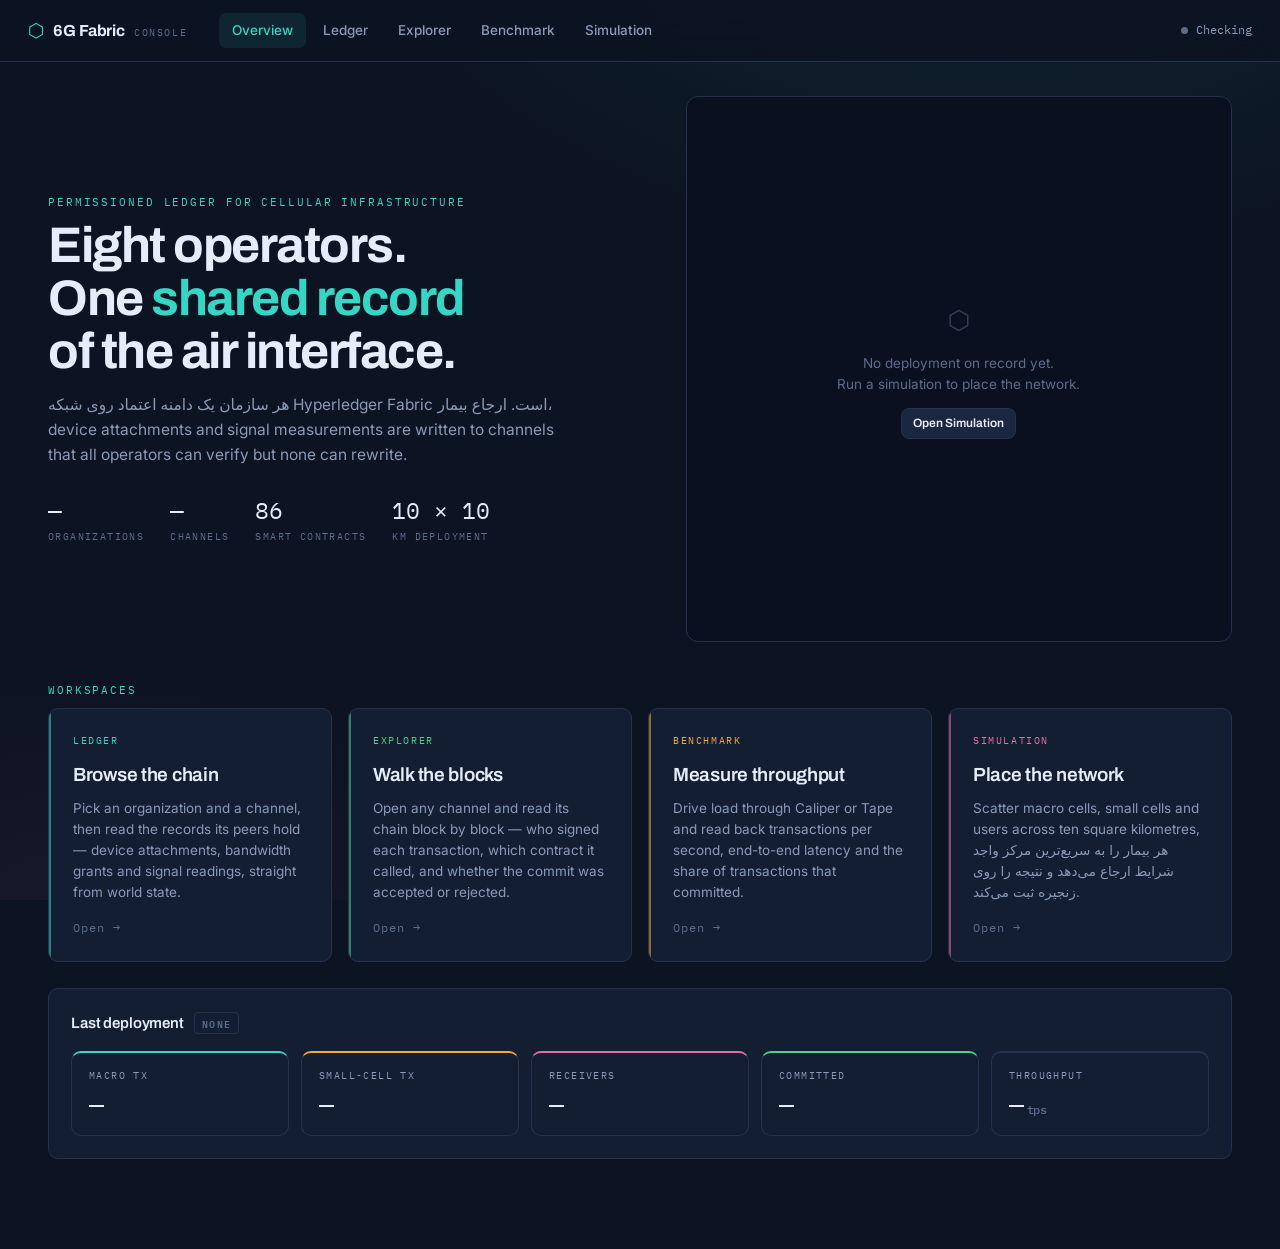
==== public/index.html @ ffc7515c "Create index.html" ====
<!DOCTYPE html>
<html lang="en">
<head>
<meta charset="UTF-8">
<meta name="viewport" content="width=device-width, initial-scale=1.0">
<title>6G Fabric Console</title>
<link rel="stylesheet" href="styles.css">
</head>
<body>

<header class="topbar">
  <a class="wordmark" href="index.html"><span class="glyph">⬡</span> 6G Fabric <span class="sub">Console</span></a>
  <nav class="nav">
    <a href="index.html" aria-current="page">Overview</a>
    <a href="dashboard.html">Ledger</a>
    <a href="explorer.html">Explorer</a>
    <a href="test.html">Benchmark</a>
    <a href="scenario.html">Simulation</a>
  </nav>
  <div class="health"><span class="dot" id="healthDot"></span><span id="healthText">Checking</span></div>
</header>

<main class="shell">

  <section class="hero">
    <div>
      <div class="eyebrow">Permissioned ledger for cellular infrastructure</div>
      <h1>Eight operators.<br>One <em>shared record</em><br>of the air interface.</h1>
      <p>هر سازمان یک دامنه اعتماد روی شبکه Hyperledger Fabric است. ارجاع بیمار،
         device attachments and signal measurements are written to channels that all operators can
         verify but none can rewrite.</p>
      <div class="hero-stats">
        <div class="hero-stat"><div class="n" id="statOrgs">—</div><div class="l">Organizations</div></div>
        <div class="hero-stat"><div class="n" id="statChannels">—</div><div class="l">Channels</div></div>
        <div class="hero-stat"><div class="n">86</div><div class="l">Smart contracts</div></div>
        <div class="hero-stat"><div class="n">10 × 10</div><div class="l">km deployment</div></div>
      </div>
    </div>

    <div class="hero-map" id="heroStage">
      <canvas></canvas>
      <svg xmlns="http://www.w3.org/2000/svg"></svg>
      <div class="empty-state" id="heroEmpty">
        <div style="font-size:26px;opacity:.5">⬡</div>
        <div>No deployment on record yet.<br>Run a simulation to place the network.</div>
        <a class="btn small" href="scenario.html">Open Simulation</a>
      </div>
    </div>
  </section>

  <div class="eyebrow">Workspaces</div>
  <div class="cards">

    <a class="card" href="dashboard.html" style="--accent:var(--trace)">
      <div class="idx">Ledger</div>
      <h3>Browse the chain</h3>
      <p>Pick an organization and a channel, then read the records its peers hold —
         device attachments, bandwidth grants and signal readings, straight from world state.</p>
      <div class="go">Open →</div>
    </a>

    <a class="card" href="explorer.html" style="--accent:var(--ok)">
      <div class="idx">Explorer</div>
      <h3>Walk the blocks</h3>
      <p>Open any channel and read its chain block by block — who signed each transaction,
         which contract it called, and whether the commit was accepted or rejected.</p>
      <div class="go">Open →</div>
    </a>

    <a class="card" href="test.html" style="--accent:var(--signal)">
      <div class="idx">Benchmark</div>
      <h3>Measure throughput</h3>
      <p>Drive load through Caliper or Tape and read back transactions per second,
         end-to-end latency and the share of transactions that committed.</p>
      <div class="go">Open →</div>
    </a>

    <a class="card" href="scenario.html" style="--accent:var(--rx)">
      <div class="idx">Simulation</div>
      <h3>Place the network</h3>
      <p>Scatter macro cells, small cells and users across ten square kilometres,
         هر بیمار را به سریع‌ترین مرکز واجد شرایط ارجاع می‌دهد و نتیجه را روی زنجیره ثبت می‌کند.</p>
      <div class="go">Open →</div>
    </a>

  </div>

  <div class="panel" style="margin-top:26px">
    <div class="panel-title">Last deployment <span class="tag" id="lastTag">none</span></div>
    <div class="readouts" style="margin-bottom:0">
      <div class="readout accent-trace"><div class="k">Macro TX</div><div class="v" id="sumMacro">—</div></div>
      <div class="readout accent-signal"><div class="k">Small-cell TX</div><div class="v" id="sumIot">—</div></div>
      <div class="readout accent-rx"><div class="k">Receivers</div><div class="v" id="sumUsers">—</div></div>
      <div class="readout accent-ok"><div class="k">Committed</div><div class="v" id="sumOk">—</div></div>
      <div class="readout"><div class="k">Throughput</div><div class="v" id="sumTps">—<span class="u">tps</span></div></div>
    </div>
  </div>

</main>

<script src="catchment-map.js"></script>
<script src="home.js"></script>
</body>
</html>
---- public/styles.css ----
/* ═══════════════════════════════════════════════════════════════
   6G Fabric Console — design system
   Field: deep navy (a night coverage map), not black.
   Accents encode entity class: teal = macro TX, amber = small-cell TX,
   magenta = RX. Numbers are set in mono because they are measurements.
   ═══════════════════════════════════════════════════════════════ */

@import url('https://fonts.googleapis.com/css2?family=Archivo:wght@500;600;700&family=Inter:wght@400;500&family=IBM+Plex+Mono:wght@400;500&display=swap');

:root {
  --field:    #0C1322;
  --panel:    #141E33;
  --panel-2:  #1B2740;
  --line:     #24314F;
  --line-soft:#1C2942;
  --ink:      #E6EDFA;
  --ink-dim:  #8A9AB8;
  --ink-faint:#5C6C8C;

  --trace:    #35D6C4;   /* macro transmitter / primary action */
  --signal:   #F2A93B;   /* small-cell transmitter */
  --rx:       #E36FA8;   /* receiver */
  --ok:       #4FD08A;
  --fail:     #F2596A;

  --font-display: 'Archivo', system-ui, -apple-system, sans-serif;
  --font-body:    'Inter', system-ui, -apple-system, sans-serif;
  --font-mono:    'IBM Plex Mono', ui-monospace, 'SF Mono', Menlo, monospace;

  --r: 10px;
  --pad: 22px;
}

* { margin: 0; padding: 0; box-sizing: border-box; }

html { scroll-behavior: smooth; }

body {
  background: var(--field);
  background-image:
    radial-gradient(1100px 620px at 78% -12%, rgba(53,214,196,.09), transparent 62%),
    radial-gradient(760px 520px at 8% 108%, rgba(227,111,168,.07), transparent 60%);
  background-attachment: fixed;
  color: var(--ink);
  font-family: var(--font-body);
  font-size: 15px;
  line-height: 1.6;
  min-height: 100vh;
  -webkit-font-smoothing: antialiased;
}

/* ── Top bar ───────────────────────────────────────────────── */
.topbar {
  position: sticky; top: 0; z-index: 60;
  display: flex; align-items: center; gap: 28px;
  padding: 0 28px; height: 62px;
  background: rgba(12,19,34,.86);
  backdrop-filter: blur(14px);
  border-bottom: 1px solid var(--line);
}
.wordmark {
  display: flex; align-items: baseline; gap: 9px;
  font-family: var(--font-display); font-weight: 700;
  font-size: 16px; letter-spacing: -.01em; color: var(--ink);
  text-decoration: none; white-space: nowrap;
}
.wordmark .glyph {
  color: var(--trace); font-size: 19px; line-height: 1;
  transform: translateY(1px);
}
.wordmark .sub {
  font-family: var(--font-mono); font-size: 10px; font-weight: 400;
  color: var(--ink-faint); letter-spacing: .16em; text-transform: uppercase;
}
.nav { display: flex; gap: 4px; margin-left: 4px; flex: 1; }
.nav a {
  font-size: 13.5px; font-weight: 500; color: var(--ink-dim);
  text-decoration: none; padding: 7px 13px; border-radius: 7px;
  transition: color .15s, background .15s;
}
.nav a:hover { color: var(--ink); background: var(--panel-2); }
.nav a[aria-current="page"] { color: var(--trace); background: rgba(53,214,196,.10); }

.health { display: flex; align-items: center; gap: 8px; font-family: var(--font-mono); font-size: 11.5px; color: var(--ink-dim); }
.dot { width: 7px; height: 7px; border-radius: 50%; background: var(--ink-faint); flex: none; }
.dot.online { background: var(--ok); box-shadow: 0 0 0 3px rgba(79,208,138,.16); }
.dot.offline { background: var(--fail); box-shadow: 0 0 0 3px rgba(242,89,106,.16); }

/* ── Shell ─────────────────────────────────────────────────── */
.shell { max-width: 1240px; margin: 0 auto; padding: 34px 28px 72px; }
.page-head { margin-bottom: 26px; }
.eyebrow {
  font-family: var(--font-mono); font-size: 10.5px; letter-spacing: .18em;
  text-transform: uppercase; color: var(--trace); margin-bottom: 9px;
}
.page-head h1 {
  font-family: var(--font-display); font-weight: 700;
  font-size: clamp(26px, 3.6vw, 38px); letter-spacing: -.022em; line-height: 1.12;
}
.page-head p { color: var(--ink-dim); max-width: 68ch; margin-top: 10px; font-size: 14.5px; }

/* ── Panels ────────────────────────────────────────────────── */
.panel {
  background: var(--panel); border: 1px solid var(--line);
  border-radius: var(--r); padding: var(--pad); margin-bottom: 18px;
}
.panel > h2, .panel-title {
  font-family: var(--font-display); font-weight: 600; font-size: 15px;
  letter-spacing: -.01em; margin-bottom: 16px;
  display: flex; align-items: center; gap: 10px;
}
.panel-title .tag {
  font-family: var(--font-mono); font-size: 10px; letter-spacing: .14em;
  text-transform: uppercase; color: var(--ink-faint);
  border: 1px solid var(--line); border-radius: 4px; padding: 2px 7px;
}

/* ── Forms ─────────────────────────────────────────────────── */
.grid { display: grid; gap: 16px; }
.grid.cols-2 { grid-template-columns: repeat(auto-fit, minmax(220px, 1fr)); }
.grid.cols-3 { grid-template-columns: repeat(auto-fit, minmax(190px, 1fr)); }
.grid.cols-4 { grid-template-columns: repeat(auto-fit, minmax(158px, 1fr)); }

.field { display: flex; flex-direction: column; gap: 7px; }
.field label {
  font-family: var(--font-mono); font-size: 10.5px; letter-spacing: .12em;
  text-transform: uppercase; color: var(--ink-dim);
}
.field .hint { font-size: 11.5px; color: var(--ink-faint); font-family: var(--font-body); letter-spacing: 0; text-transform: none; }
input[type=text], input[type=number], input[type=password], select, textarea {
  background: var(--field); color: var(--ink);
  border: 1px solid var(--line); border-radius: 8px;
  padding: 9px 11px; font-size: 14px; font-family: var(--font-mono);
  transition: border-color .15s, box-shadow .15s;
  width: 100%;
}
input:focus, select:focus, textarea:focus {
  outline: none; border-color: var(--trace);
  box-shadow: 0 0 0 3px rgba(53,214,196,.14);
}
select[multiple] { font-family: var(--font-body); font-size: 13px; padding: 5px; }
select[multiple] option { padding: 4px 7px; border-radius: 4px; }
select[multiple] option:disabled { color: var(--ink-faint); font-style: italic; }

.check { display: flex; align-items: center; gap: 10px; font-size: 14px; color: var(--ink); cursor: pointer; }
.check input { width: 16px; height: 16px; accent-color: var(--trace); cursor: pointer; }

/* ── Buttons ───────────────────────────────────────────────── */
.btn {
  font-family: var(--font-display); font-weight: 600; font-size: 13.5px;
  padding: 10px 18px; border-radius: 8px; cursor: pointer;
  border: 1px solid var(--line); background: var(--panel-2); color: var(--ink);
  transition: border-color .15s, background .15s, transform .08s;
  text-decoration: none; display: inline-flex; align-items: center; gap: 8px;
}
.btn:hover { border-color: var(--ink-faint); background: #22314f; }
.btn:active { transform: translateY(1px); }
.btn:focus-visible { outline: 2px solid var(--trace); outline-offset: 2px; }
.btn.primary {
  background: var(--trace); color: #06231F; border-color: var(--trace);
}
.btn.primary:hover { background: #4fe6d5; border-color: #4fe6d5; }
.btn.lg { padding: 13px 26px; font-size: 15px; }
.btn:disabled { opacity: .45; cursor: not-allowed; transform: none; }
.btn.small { padding: 5px 11px; font-size: 12px; }

/* ── Readouts (metric cards) ───────────────────────────────── */
.readouts { display: grid; grid-template-columns: repeat(auto-fit, minmax(150px,1fr)); gap: 12px; margin-bottom: 18px; }
.readout {
  background: var(--panel); border: 1px solid var(--line);
  border-radius: var(--r); padding: 15px 17px;
  border-top: 2px solid var(--line);
}
.readout.accent-trace  { border-top-color: var(--trace); }
.readout.accent-signal { border-top-color: var(--signal); }
.readout.accent-rx     { border-top-color: var(--rx); }
.readout.accent-ok     { border-top-color: var(--ok); }
.readout .k {
  font-family: var(--font-mono); font-size: 10px; letter-spacing: .14em;
  text-transform: uppercase; color: var(--ink-dim); margin-bottom: 7px;
}
.readout .v {
  font-family: var(--font-mono); font-weight: 500;
  font-size: 25px; letter-spacing: -.02em; color: var(--ink);
  font-variant-numeric: tabular-nums; line-height: 1.15;
}
.readout .u { font-size: 12px; color: var(--ink-faint); margin-left: 3px; }

/* ── Tables ────────────────────────────────────────────────── */
.table-wrap { overflow-x: auto; border: 1px solid var(--line); border-radius: 8px; }
table { width: 100%; border-collapse: collapse; background: transparent; }
th {
  font-family: var(--font-mono); font-size: 10px; letter-spacing: .13em;
  text-transform: uppercase; color: var(--ink-dim); font-weight: 400;
  text-align: left; padding: 10px 13px;
  background: var(--panel-2); border-bottom: 1px solid var(--line);
  white-space: nowrap;
}
td {
  padding: 10px 13px; font-size: 13.5px; border-bottom: 1px solid var(--line-soft);
  font-family: var(--font-mono); font-variant-numeric: tabular-nums; color: var(--ink);
}
td.text { font-family: var(--font-body); }
tbody tr:last-child td { border-bottom: none; }
tbody tr:hover td { background: rgba(53,214,196,.045); }
td.empty { text-align: center; color: var(--ink-faint); padding: 34px; font-family: var(--font-body); }
.num-ok { color: var(--ok); }
.num-fail { color: var(--fail); }
.num-zero { color: var(--ink-faint); }

.swatch { display: inline-block; width: 9px; height: 9px; border-radius: 2px; margin-right: 7px; vertical-align: baseline; }

/* ── Notes & log ───────────────────────────────────────────── */
.note {
  border: 1px solid var(--line); border-left: 2px solid var(--signal);
  background: rgba(242,169,59,.06); border-radius: 6px;
  padding: 11px 14px; font-size: 13px; color: var(--ink-dim);
}
.note.err { border-left-color: var(--fail); background: rgba(242,89,106,.07); }
.note.info { border-left-color: var(--trace); background: rgba(53,214,196,.06); }
.note code { font-family: var(--font-mono); font-size: 12px; color: var(--ink); }

#logOutput {
  background: var(--field); border: 1px solid var(--line); border-radius: 8px;
  padding: 13px; font-family: var(--font-mono); font-size: 12px;
  color: var(--ink-dim); max-height: 170px; overflow-y: auto; white-space: pre-wrap;
  word-break: break-word;
}

/* ── Spinner ───────────────────────────────────────────────── */
.working { display: flex; align-items: center; gap: 13px; color: var(--ink-dim); font-size: 14px; padding: 6px 0; }
.spinner {
  width: 17px; height: 17px; border-radius: 50%; flex: none;
  border: 2px solid var(--line); border-top-color: var(--trace);
  animation: spin .8s linear infinite;
}
@keyframes spin { to { transform: rotate(360deg); } }

/* ── Modals ────────────────────────────────────────────────── */
.modal-overlay {
  display: none; position: fixed; inset: 0; z-index: 200;
  background: rgba(6,10,18,.74); backdrop-filter: blur(4px);
  align-items: center; justify-content: center; padding: 20px;
}
.modal-overlay.active { display: flex; }
.modal {
  background: var(--panel); border: 1px solid var(--line);
  border-radius: 12px; padding: 26px; width: 100%; max-width: 480px;
  max-height: 86vh; overflow-y: auto;
}
.modal h3 { font-family: var(--font-display); font-size: 17px; margin-bottom: 18px; }
.modal .field { margin-bottom: 13px; }
.modal-actions { display: flex; justify-content: flex-end; gap: 10px; margin-top: 20px; }

/* ── Home ──────────────────────────────────────────────────── */
.hero { display: grid; grid-template-columns: 1.05fr .95fr; gap: 34px; align-items: center; margin-bottom: 40px; }
.hero h1 { font-family: var(--font-display); font-weight: 700; font-size: clamp(31px, 4.6vw, 50px); line-height: 1.06; letter-spacing: -.03em; }
.hero h1 em { font-style: normal; color: var(--trace); }
.hero p { color: var(--ink-dim); margin-top: 15px; font-size: 15.5px; max-width: 52ch; }
.hero-stats { display: flex; gap: 26px; margin-top: 24px; flex-wrap: wrap; }
.hero-stat .n { font-family: var(--font-mono); font-size: 23px; color: var(--ink); font-variant-numeric: tabular-nums; }
.hero-stat .l { font-family: var(--font-mono); font-size: 10px; letter-spacing: .14em; text-transform: uppercase; color: var(--ink-faint); }

.hero-map {
  position: relative; aspect-ratio: 1; border: 1px solid var(--line);
  border-radius: 12px; overflow: hidden; background: #0A1020;
}
.hero-map canvas, .hero-map svg { position: absolute; inset: 0; width: 100%; height: 100%; }
.hero-map .empty-state {
  position: absolute; inset: 0; display: flex; flex-direction: column;
  align-items: center; justify-content: center; gap: 12px; text-align: center; padding: 26px;
  color: var(--ink-faint); font-size: 13.5px;
}

.cards { display: grid; grid-template-columns: repeat(auto-fit, minmax(268px,1fr)); gap: 16px; }
.card {
  display: block; text-decoration: none; color: inherit;
  background: var(--panel); border: 1px solid var(--line);
  border-radius: var(--r); padding: 24px; position: relative; overflow: hidden;
  transition: border-color .18s, transform .18s, background .18s;
}
.card::after {
  content: ''; position: absolute; left: 0; top: 0; width: 2px; height: 100%;
  background: var(--accent, var(--trace)); opacity: .55; transition: opacity .18s;
}
.card:hover { border-color: var(--ink-faint); transform: translateY(-2px); background: var(--panel-2); }
.card:hover::after { opacity: 1; }
.card .idx { font-family: var(--font-mono); font-size: 10px; letter-spacing: .16em; text-transform: uppercase; color: var(--accent, var(--trace)); }
.card h3 { font-family: var(--font-display); font-weight: 600; font-size: 19px; margin: 11px 0 8px; letter-spacing: -.015em; }
.card p { color: var(--ink-dim); font-size: 13.5px; line-height: 1.55; }
.card .go { margin-top: 16px; font-family: var(--font-mono); font-size: 11.5px; color: var(--ink-faint); letter-spacing: .08em; }

/* ── Map (scenario) ────────────────────────────────────────── */
.map-layout { display: grid; grid-template-columns: minmax(0,1fr) 232px; gap: 22px; align-items: start; }
.map-stage {
  position: relative; aspect-ratio: 1; width: 100%;
  border: 1px solid var(--line); border-radius: 10px; overflow: hidden; background: #0A1020;
}
.map-stage canvas, .map-stage svg { position: absolute; inset: 0; width: 100%; height: 100%; display: block; }
.legend { font-size: 12.5px; color: var(--ink-dim); }
.legend h4 {
  font-family: var(--font-mono); font-size: 10px; letter-spacing: .14em;
  text-transform: uppercase; color: var(--ink-faint); font-weight: 400;
  margin: 0 0 10px; padding-bottom: 8px; border-bottom: 1px solid var(--line);
}
.legend + .legend { margin-top: 20px; }
.legend ul { list-style: none; display: flex; flex-direction: column; gap: 7px; }
.legend li { display: flex; align-items: center; gap: 9px; font-family: var(--font-mono); font-size: 11.5px; }
.legend .marker { width: 13px; text-align: center; flex: none; }

@media (max-width: 920px) {
  .hero { grid-template-columns: 1fr; }
  .map-layout { grid-template-columns: 1fr; }
  .nav { overflow-x: auto; }
  .shell { padding: 26px 18px 56px; }
  .topbar { padding: 0 18px; gap: 16px; }
  .wordmark .sub { display: none; }
}

@media (prefers-reduced-motion: reduce) {
  * { animation-duration: .01ms !important; transition-duration: .01ms !important; }
  html { scroll-behavior: auto; }
}

/* ══ Channel / contract picker ════════════════════════════════ */
.chan {
  background: var(--field);
  border: 1px solid var(--line-soft);
  border-radius: var(--r);
  padding: 12px 14px;
  transition: border-color .15s ease;
}
.chan:hover { border-color: var(--line); }
.chan:focus-within { border-color: var(--trace); }

.chan-head {
  display: flex;
  align-items: center;
  gap: 9px;
  cursor: pointer;
  margin-bottom: 9px;
}
.chan-name {
  font-family: var(--font-mono);
  font-size: 12.5px;
  letter-spacing: -.01em;
  color: var(--ink);
}
.chan-count {
  margin-left: auto;
  font-family: var(--font-mono);
  font-size: 10.5px;
  color: var(--ink-faint);
  letter-spacing: .04em;
}
.chan select {
  width: 100%;
  background: var(--panel);
  border: 1px solid var(--line-soft);
  border-radius: 7px;
  color: var(--ink-dim);
  font-family: var(--font-mono);
  font-size: 11.5px;
  padding: 5px;
}
.chan select option { padding: 3px 5px; }
.chan select option:disabled { color: var(--ink-faint); opacity: .55; }

/* ══ Table and readout helpers ════════════════════════════════ */
.mono   { font-family: var(--font-mono); font-size: 12px; }
.num    { text-align: right; font-family: var(--font-mono); font-variant-numeric: tabular-nums; }
.strong { color: var(--ink); font-weight: 600; }
.ok     { color: var(--ok); }
.bad    { color: var(--fail); }
.dim    { color: var(--ink-faint); }

/* ══ Tool output ══════════════════════════════════════════════ */
.output {
  margin: 0;
  padding: 14px 16px;
  background: var(--field);
  border: 1px solid var(--line-soft);
  border-radius: var(--r);
  font-family: var(--font-mono);
  font-size: 11.5px;
  line-height: 1.65;
  color: var(--ink-dim);
  max-height: 320px;
  overflow: auto;
  white-space: pre-wrap;
  word-break: break-word;
}

/* ══ Explorer: channel tiles ══════════════════════════════════ */
.chan-tile {
  display: flex;
  flex-direction: column;
  gap: 6px;
  padding: 13px 15px;
  background: var(--field);
  border: 1px solid var(--line-soft);
  border-radius: var(--r);
  text-align: left;
  cursor: pointer;
  font: inherit;
  color: var(--ink);
  transition: border-color .15s ease, background .15s ease;
}
.chan-tile:hover { border-color: var(--line); background: var(--panel-2); }
.chan-tile.on { border-color: var(--trace); background: var(--panel-2); }
.chan-tile.idle { cursor: default; opacity: .5; }
.chan-tile .t-name {
  font-family: var(--font-mono);
  font-size: 12px;
  letter-spacing: -.01em;
}
.chan-tile .t-h {
  font-family: var(--font-display);
  font-size: 21px;
  font-weight: 600;
  color: var(--trace);
  display: flex;
  align-items: baseline;
  gap: 5px;
}
.chan-tile.on .t-h { color: var(--trace); }
.chan-tile .t-h em {
  font-style: normal;
  font-family: var(--font-body);
  font-size: 10.5px;
  font-weight: 400;
  color: var(--ink-faint);
  letter-spacing: .05em;
  text-transform: uppercase;
}
.chan-tile .t-h.dim { color: var(--ink-faint); font-size: 12px; font-weight: 400; }

/* ══ Explorer: clickable rows ═════════════════════════════════ */
tr.rowlink { cursor: pointer; transition: background .12s ease; }
tr.rowlink:hover { background: var(--panel-2); }

/* ══ Explorer: key/value grid ═════════════════════════════════ */
.kv {
  display: grid;
  grid-template-columns: repeat(auto-fit, minmax(190px, 1fr));
  gap: 12px 20px;
  margin-bottom: 18px;
}
.kv > div { display: flex; flex-direction: column; gap: 3px; }
.kv span {
  font-size: 10px;
  letter-spacing: .09em;
  text-transform: uppercase;
  color: var(--ink-faint);
}
.kv b { font-weight: 500; color: var(--ink); font-size: 13px; }
.kv.small { margin-bottom: 0; gap: 9px 18px; }
.kv.small b { font-size: 12px; }

/* ══ Explorer: transaction cards ══════════════════════════════ */
.txcard {
  background: var(--field);
  border: 1px solid var(--line-soft);
  border-left: 2px solid var(--ok);
  border-radius: 8px;
  padding: 14px 16px;
  margin-top: 12px;
}
.txcard.bad { border-left-color: var(--fail); }
.tx-top {
  display: flex;
  align-items: center;
  gap: 10px;
  margin-bottom: 12px;
  flex-wrap: wrap;
}
.tx-id {
  font-size: 11px;
  color: var(--ink-faint);
  word-break: break-all;
}
.tx-args {
  margin-top: 11px;
  padding-top: 11px;
  border-top: 1px solid var(--line-soft);
  font-size: 11.5px;
  color: var(--ink-dim);
}
.tx-args > span {
  font-size: 10px;
  letter-spacing: .09em;
  text-transform: uppercase;
  color: var(--ink-faint);
  margin-right: 6px;
}
.tx-args code, .txcard code {
  font-family: var(--font-mono);
  font-size: 11px;
  background: var(--panel);
  border: 1px solid var(--line-soft);
  border-radius: 4px;
  padding: 1px 6px;
  margin-right: 4px;
  color: var(--ink-dim);
}
.badge {
  font-family: var(--font-mono);
  font-size: 10px;
  letter-spacing: .07em;
  padding: 3px 8px;
  border-radius: 4px;
  border: 1px solid transparent;
}
.badge.ok   { color: var(--ok);   background: rgba(79,208,138,.10); border-color: rgba(79,208,138,.3); }
.badge.fail { color: var(--fail); background: rgba(242,89,106,.10); border-color: rgba(242,89,106,.3); }
.chan-tile .t-why {
  font-family: var(--font-mono);
  font-size: 10px;
  line-height: 1.45;
  color: var(--ink-faint);
  word-break: break-word;
}

/* ═══════════════════════════════════════════════════════════════════
   Benchmark page — scope picker, tool panes, coverage matrix.
   The matrix is the page's signature: one cell per (channel, contract)
   target, filling in as the sweep advances, so a slow channel shows up
   at a glance instead of being buried in a table.
   ═══════════════════════════════════════════════════════════════════ */

/* ── Scope mode selector ──────────────────────────────────────────── */
.scope-modes {
  display: grid;
  grid-template-columns: repeat(auto-fit, minmax(148px, 1fr));
  gap: 8px;
  margin-bottom: 20px;
}
.scope-mode {
  display: flex; flex-direction: column; gap: 3px;
  text-align: left; cursor: pointer;
  background: var(--field); color: var(--ink);
  border: 1px solid var(--line); border-radius: 8px;
  padding: 11px 13px;
  font-family: var(--font-body);
  transition: border-color .15s, background .15s;
}
.scope-mode:hover { border-color: var(--ink-faint); }
.scope-mode:focus-visible { outline: 2px solid var(--trace); outline-offset: 2px; }
.scope-mode .m-name {
  font-family: var(--font-display); font-weight: 600; font-size: 13.5px;
}
.scope-mode .m-sub {
  font-size: 11.5px; color: var(--ink-faint); line-height: 1.35;
}
.scope-mode.is-on {
  border-color: var(--trace);
  background: rgba(53,214,196,.08);
}
.scope-mode.is-on .m-sub { color: var(--ink-dim); }

.scope-body { margin-bottom: 18px; }
.scope-body[hidden] { display: none; }

/* ── Multi-select pickers ─────────────────────────────────────────── */
.picker-head {
  display: flex; align-items: center; gap: 12px;
  margin-bottom: 11px; flex-wrap: wrap;
}
.picker-label {
  font-family: var(--font-mono); font-size: 10.5px; letter-spacing: .12em;
  text-transform: uppercase; color: var(--ink-dim);
}
.picker-actions { display: flex; gap: 7px; margin-left: auto; align-items: center; }
.filter-input {
  width: 190px; padding: 5px 10px; font-size: 12.5px;
}

.pick-grid {
  display: grid;
  grid-template-columns: repeat(auto-fill, minmax(184px, 1fr));
  gap: 7px;
  max-height: 240px; overflow-y: auto;
  padding: 3px;
}
.pick-grid.tall { max-height: 340px; }
.pick {
  display: flex; flex-direction: column; gap: 2px;
  text-align: left; cursor: pointer;
  background: var(--field); color: var(--ink);
  border: 1px solid var(--line); border-radius: 7px;
  padding: 8px 11px; font-family: var(--font-body);
  transition: border-color .12s, background .12s;
}
.pick:hover { border-color: var(--ink-faint); }
.pick:focus-visible { outline: 2px solid var(--trace); outline-offset: 1px; }
.pick .p-name { font-size: 13px; font-weight: 500; }
.pick .p-meta {
  font-family: var(--font-mono); font-size: 10px;
  color: var(--ink-faint); letter-spacing: .04em;
}
.pick.is-on {
  border-color: var(--trace); background: rgba(53,214,196,.09);
}
.pick.is-on .p-meta { color: var(--ink-dim); }

/* ── Scope extras and running total ───────────────────────────────── */
.scope-extras {
  display: flex; gap: 22px; flex-wrap: wrap;
  padding-top: 16px; margin-bottom: 16px;
  border-top: 1px solid var(--line-soft);
}

.scope-summary {
  display: flex; align-items: baseline; gap: 8px; flex-wrap: wrap;
  padding: 12px 15px;
  background: var(--field); border: 1px solid var(--line);
  border-left: 2px solid var(--trace); border-radius: 7px;
}
.scope-summary.is-empty { border-left-color: var(--fail); }
.scope-summary .s-figure {
  font-family: var(--font-mono); font-size: 19px; font-weight: 500;
  color: var(--ink); font-variant-numeric: tabular-nums;
}
.scope-summary .s-label {
  font-size: 12px; color: var(--ink-faint);
}
.scope-summary .s-sep { color: var(--line); margin: 0 4px; }

/* ── Tool tabs ────────────────────────────────────────────────────── */
.tool-tabs {
  display: grid; grid-template-columns: 1fr 1fr; gap: 10px;
  margin-bottom: 18px;
}
.tool-tab {
  display: flex; flex-direction: column; gap: 3px;
  text-align: left; cursor: pointer;
  background: var(--panel); color: var(--ink);
  border: 1px solid var(--line); border-radius: var(--r);
  border-bottom: 2px solid var(--line);
  padding: 15px 18px; font-family: var(--font-body);
  transition: border-color .15s, background .15s;
}
.tool-tab:hover { border-color: var(--ink-faint); }
.tool-tab:focus-visible { outline: 2px solid var(--trace); outline-offset: 2px; }
.tool-tab .t-name {
  font-family: var(--font-display); font-weight: 700; font-size: 17px;
  letter-spacing: -.01em;
}
.tool-tab .t-sub { font-size: 12.5px; color: var(--ink-faint); }
.tool-tab.is-on {
  background: var(--panel-2);
  border-bottom-color: var(--trace);
}
.tool-tab.is-on .t-sub { color: var(--ink-dim); }

.tool-pane[hidden] { display: none; }
.pane-lede {
  font-size: 13.5px; color: var(--ink-dim); line-height: 1.6;
  margin: -4px 0 18px; max-width: 68ch;
}

/* ── Run bar ──────────────────────────────────────────────────────── */
.run-bar {
  display: flex; gap: 12px; align-items: center; flex-wrap: wrap;
  margin-bottom: 20px;
}
.run-status {
  display: flex; align-items: center; gap: 10px;
  font-family: var(--font-mono); font-size: 12.5px; color: var(--ink-dim);
}
.run-status[hidden] { display: none; }

/* ── Coverage matrix ──────────────────────────────────────────────── */
.matrix {
  display: grid;
  grid-template-columns: repeat(auto-fill, minmax(146px, 1fr));
  gap: 7px;
}
.mcell {
  display: flex; flex-direction: column; gap: 2px;
  padding: 9px 11px; border-radius: 7px; cursor: pointer;
  background: var(--field);
  border: 1px solid var(--line);
  border-left: 2px solid var(--line);
  transition: border-color .2s, background .2s;
}
.mcell .c-contract {
  font-size: 12px; font-weight: 500; color: var(--ink);
  overflow: hidden; text-overflow: ellipsis; white-space: nowrap;
}
.mcell .c-channel {
  font-family: var(--font-mono); font-size: 9.5px;
  color: var(--ink-faint); letter-spacing: .05em;
  overflow: hidden; text-overflow: ellipsis; white-space: nowrap;
}
.mcell .c-tps {
  font-family: var(--font-mono); font-size: 13px; font-weight: 500;
  color: var(--ink-dim); font-variant-numeric: tabular-nums; margin-top: 2px;
}
.mcell.is-running {
  border-left-color: var(--signal);
  background: rgba(242,169,59,.07);
}
.mcell.is-running .c-tps { color: var(--signal); }
.mcell.is-ok {
  border-left-color: var(--ok);
  background: rgba(79,208,138,.06);
}
.mcell.is-ok .c-tps { color: var(--ok); }
.mcell.is-bad {
  border-left-color: var(--fail);
  background: rgba(242,89,106,.06);
}
.mcell.is-bad .c-tps { color: var(--fail); }

.matrix-legend {
  display: flex; align-items: center; gap: 12px; margin-left: auto;
  font-family: var(--font-mono); font-size: 9.5px;
  letter-spacing: .1em; text-transform: uppercase; color: var(--ink-faint);
  font-weight: 400;
}
.matrix-legend .sw {
  display: inline-block; width: 9px; height: 9px;
  border-radius: 2px; margin-right: 5px; vertical-align: -1px;
}
.sw-wait { background: var(--line); }
.sw-run  { background: var(--signal); }
.sw-ok   { background: var(--ok); }
.sw-bad  { background: var(--fail); }

/* ── Motion ───────────────────────────────────────────────────────── */
@media (prefers-reduced-motion: reduce) {
  .mcell, .pick, .scope-mode, .tool-tab { transition: none; }
}

/* ── Narrow screens ───────────────────────────────────────────────── */
@media (max-width: 640px) {
  .tool-tabs { grid-template-columns: 1fr; }
  .matrix-legend { width: 100%; margin: 6px 0 0; }
  .picker-actions { margin-left: 0; width: 100%; }
  .filter-input { flex: 1; width: auto; }
}

/* Fixed-height box for the throughput chart. Chart.js sizes a responsive
   canvas to its parent, so the parent must not take its height from the
   canvas — otherwise the two grow off each other on every update. */
.chart-wrap {
  position: relative;
  height: 300px;
  width: 100%;
}
.chart-wrap canvas { display: block; }
@media (max-width: 640px) { .chart-wrap { height: 240px; } }
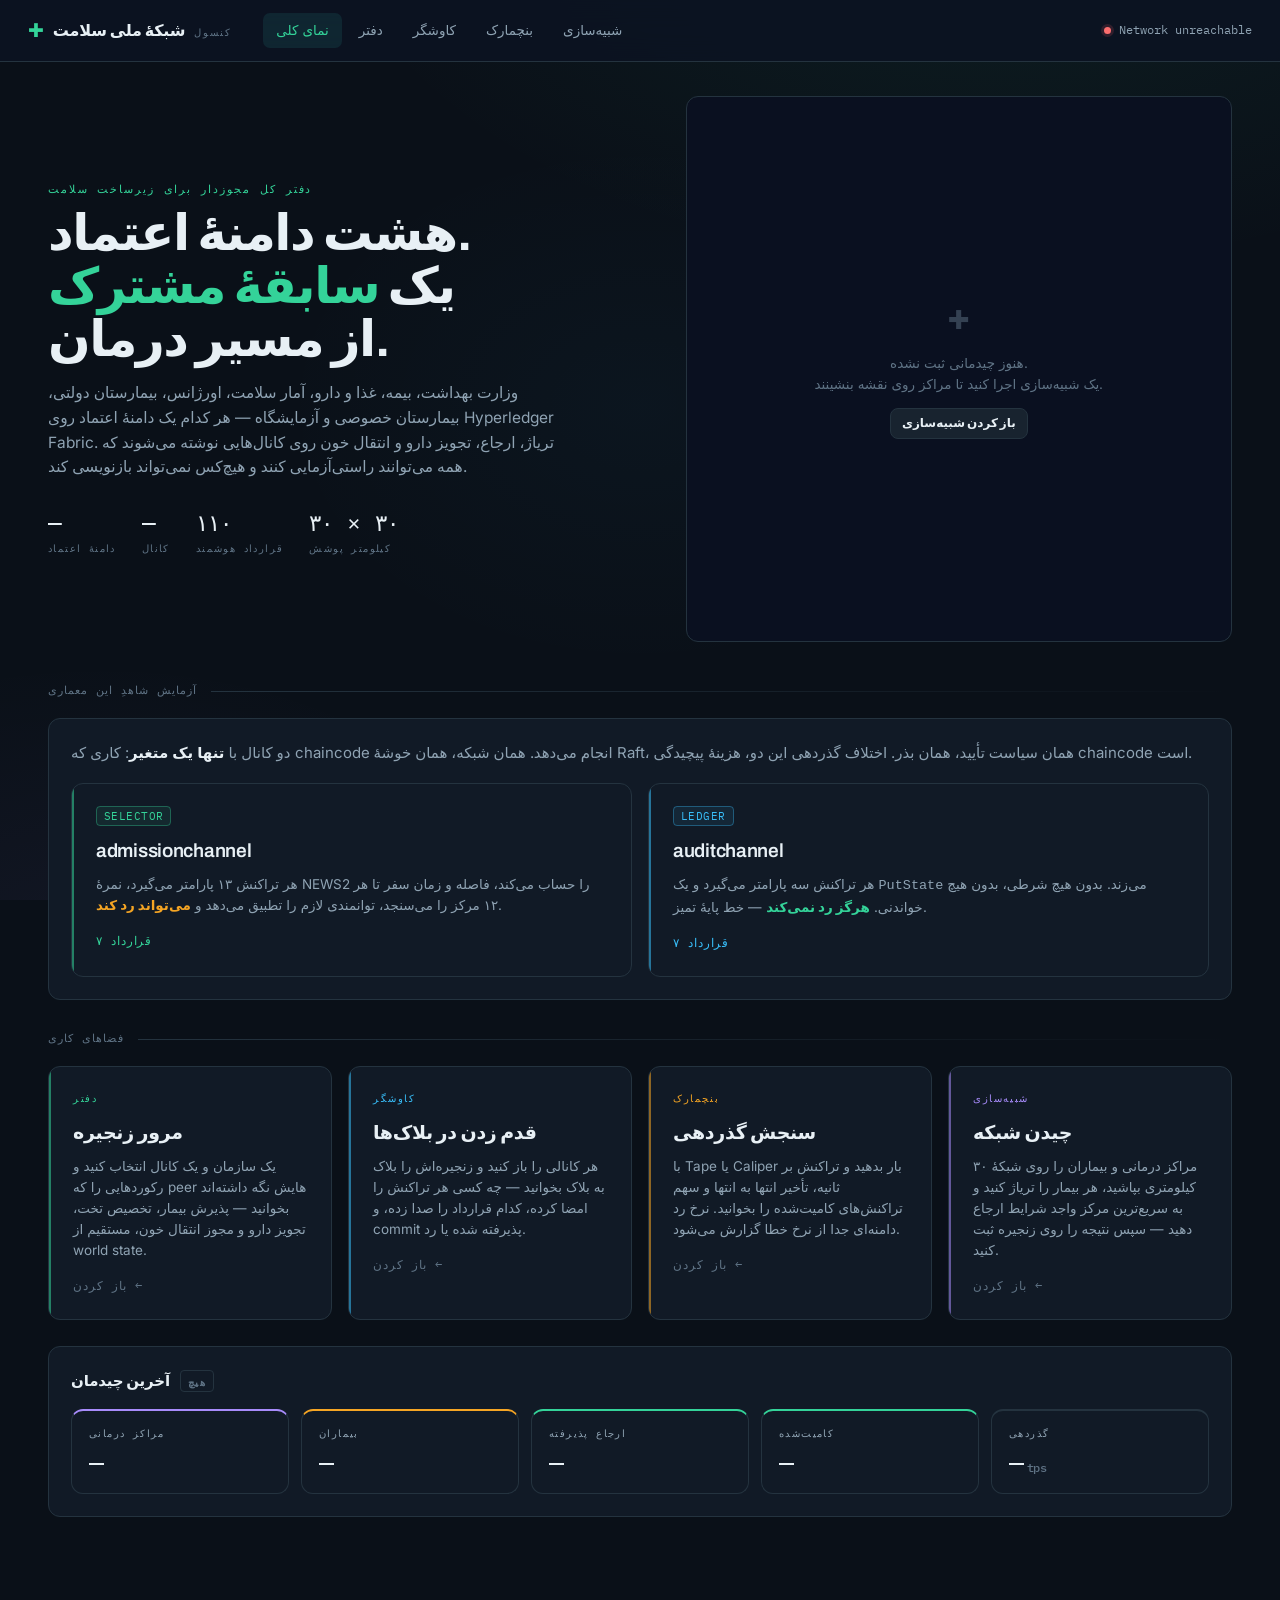
==== commit 9cd65ae4: "Update index.html" ====
--- a/public/index.html
+++ b/public/index.html
@@ -3,37 +3,39 @@
 <head>
 <meta charset="UTF-8">
 <meta name="viewport" content="width=device-width, initial-scale=1.0">
-<title>6G Fabric Console</title>
+<title>نمای کلی — شبکهٔ ملی سلامت</title>
 <link rel="stylesheet" href="styles.css">
 </head>
 <body>
 
 <header class="topbar">
-  <a class="wordmark" href="index.html"><span class="glyph">⬡</span> 6G Fabric <span class="sub">Console</span></a>
+  <a class="wordmark" href="index.html"><span class="glyph">✚</span> شبکهٔ ملی سلامت <span class="sub">کنسول</span></a>
   <nav class="nav">
-    <a href="index.html" aria-current="page">Overview</a>
-    <a href="dashboard.html">Ledger</a>
-    <a href="explorer.html">Explorer</a>
-    <a href="test.html">Benchmark</a>
-    <a href="scenario.html">Simulation</a>
+    <a href="index.html" aria-current="page">نمای کلی</a>
+    <a href="dashboard.html">دفتر</a>
+    <a href="explorer.html">کاوشگر</a>
+    <a href="test.html">بنچمارک</a>
+    <a href="scenario.html">شبیه‌سازی</a>
   </nav>
-  <div class="health"><span class="dot" id="healthDot"></span><span id="healthText">Checking</span></div>
+  <div class="health"><span class="dot" id="healthDot"></span><span id="healthText">در حال بررسی</span></div>
 </header>
 
 <main class="shell">
 
   <section class="hero">
     <div>
-      <div class="eyebrow">Permissioned ledger for cellular infrastructure</div>
-      <h1>Eight operators.<br>One <em>shared record</em><br>of the air interface.</h1>
-      <p>هر سازمان یک دامنه اعتماد روی شبکه Hyperledger Fabric است. ارجاع بیمار،
-         device attachments and signal measurements are written to channels that all operators can
-         verify but none can rewrite.</p>
+      <div class="eyebrow">دفتر کل مجوزدار برای زیرساخت سلامت</div>
+      <h1>هشت دامنهٔ اعتماد.<br>یک <em>سابقهٔ مشترک</em><br>از مسیر درمان.</h1>
+      <p>وزارت بهداشت، بیمه، غذا و دارو، آمار سلامت، اورژانس، بیمارستان دولتی،
+         بیمارستان خصوصی و آزمایشگاه — هر کدام یک دامنهٔ اعتماد روی
+         Hyperledger Fabric. تریاژ، ارجاع، تجویز دارو و انتقال خون روی
+         کانال‌هایی نوشته می‌شوند که همه می‌توانند راستی‌آزمایی کنند و
+         هیچ‌کس نمی‌تواند بازنویسی کند.</p>
       <div class="hero-stats">
-        <div class="hero-stat"><div class="n" id="statOrgs">—</div><div class="l">Organizations</div></div>
-        <div class="hero-stat"><div class="n" id="statChannels">—</div><div class="l">Channels</div></div>
-        <div class="hero-stat"><div class="n">86</div><div class="l">Smart contracts</div></div>
-        <div class="hero-stat"><div class="n">10 × 10</div><div class="l">km deployment</div></div>
+        <div class="hero-stat"><div class="n" id="statOrgs">—</div><div class="l">دامنهٔ اعتماد</div></div>
+        <div class="hero-stat"><div class="n" id="statChannels">—</div><div class="l">کانال</div></div>
+        <div class="hero-stat"><div class="n" id="statContracts">۱۱۰</div><div class="l">قرارداد هوشمند</div></div>
+        <div class="hero-stat"><div class="n">۳۰ × ۳۰</div><div class="l">کیلومتر پوشش</div></div>
       </div>
     </div>
 
@@ -41,58 +43,91 @@
       <canvas></canvas>
       <svg xmlns="http://www.w3.org/2000/svg"></svg>
       <div class="empty-state" id="heroEmpty">
-        <div style="font-size:26px;opacity:.5">⬡</div>
-        <div>No deployment on record yet.<br>Run a simulation to place the network.</div>
-        <a class="btn small" href="scenario.html">Open Simulation</a>
+        <div style="font-size:26px;opacity:.5">✚</div>
+        <div>هنوز چیدمانی ثبت نشده.<br>یک شبیه‌سازی اجرا کنید تا مراکز روی نقشه بنشینند.</div>
+        <a class="btn small" href="scenario.html">باز کردن شبیه‌سازی</a>
       </div>
     </div>
   </section>
 
-  <div class="eyebrow">Workspaces</div>
+  <div class="rule">آزمایش شاهدِ این معماری</div>
+
+  <div class="panel">
+    <p style="color:var(--ink-dim);margin-bottom:18px">
+      دو کانال با <strong style="color:var(--ink)">تنها یک متغیر</strong>:
+      کاری که chaincode انجام می‌دهد. همان شبکه، همان خوشهٔ Raft، همان
+      سیاست تأیید، همان بذر. اختلاف گذردهی این دو، هزینهٔ پیچیدگی
+      chaincode است.
+    </p>
+    <div class="cards" style="margin:0">
+      <div class="card" style="--accent:var(--vital);cursor:default">
+        <div class="idx"><span class="kindtag" data-kind="selector">selector</span></div>
+        <h3>admissionchannel</h3>
+        <p>هر تراکنش ۱۳ پارامتر می‌گیرد، نمرهٔ NEWS2 را حساب می‌کند، فاصله و
+           زمان سفر تا هر ۱۲ مرکز را می‌سنجد، توانمندی لازم را تطبیق می‌دهد و
+           <strong style="color:var(--triage)">می‌تواند رد کند</strong>.</p>
+        <div class="go" style="color:var(--vital)">۷ قرارداد</div>
+      </div>
+      <div class="card" style="--accent:var(--plasma);cursor:default">
+        <div class="idx"><span class="kindtag" data-kind="ledger">ledger</span></div>
+        <h3>auditchannel</h3>
+        <p>هر تراکنش سه پارامتر می‌گیرد و یک <code>PutState</code> می‌زند. بدون
+           هیچ شرطی، بدون هیچ خواندنی.
+           <strong style="color:var(--vital)">هرگز رد نمی‌کند</strong> — خط پایهٔ تمیز.</p>
+        <div class="go" style="color:var(--plasma)">۷ قرارداد</div>
+      </div>
+    </div>
+  </div>
+
+  <div class="rule">فضاهای کاری</div>
   <div class="cards">
 
-    <a class="card" href="dashboard.html" style="--accent:var(--trace)">
-      <div class="idx">Ledger</div>
-      <h3>Browse the chain</h3>
-      <p>Pick an organization and a channel, then read the records its peers hold —
-         device attachments, bandwidth grants and signal readings, straight from world state.</p>
-      <div class="go">Open →</div>
+    <a class="card" href="dashboard.html" style="--accent:var(--vital)">
+      <div class="idx">دفتر</div>
+      <h3>مرور زنجیره</h3>
+      <p>یک سازمان و یک کانال انتخاب کنید و رکوردهایی را که peer هایش نگه
+         داشته‌اند بخوانید — پذیرش بیمار، تخصیص تخت، تجویز دارو و مجوز
+         انتقال خون، مستقیم از world state.</p>
+      <div class="go">باز کردن ←</div>
     </a>
 
-    <a class="card" href="explorer.html" style="--accent:var(--ok)">
-      <div class="idx">Explorer</div>
-      <h3>Walk the blocks</h3>
-      <p>Open any channel and read its chain block by block — who signed each transaction,
-         which contract it called, and whether the commit was accepted or rejected.</p>
-      <div class="go">Open →</div>
+    <a class="card" href="explorer.html" style="--accent:var(--plasma)">
+      <div class="idx">کاوشگر</div>
+      <h3>قدم زدن در بلاک‌ها</h3>
+      <p>هر کانالی را باز کنید و زنجیره‌اش را بلاک به بلاک بخوانید — چه کسی
+         هر تراکنش را امضا کرده، کدام قرارداد را صدا زده، و commit پذیرفته
+         شده یا رد.</p>
+      <div class="go">باز کردن ←</div>
     </a>
 
-    <a class="card" href="test.html" style="--accent:var(--signal)">
-      <div class="idx">Benchmark</div>
-      <h3>Measure throughput</h3>
-      <p>Drive load through Caliper or Tape and read back transactions per second,
-         end-to-end latency and the share of transactions that committed.</p>
-      <div class="go">Open →</div>
+    <a class="card" href="test.html" style="--accent:var(--triage)">
+      <div class="idx">بنچمارک</div>
+      <h3>سنجش گذردهی</h3>
+      <p>با Tape یا Caliper بار بدهید و تراکنش بر ثانیه، تأخیر انتها به انتها
+         و سهم تراکنش‌های کامیت‌شده را بخوانید. نرخ رد دامنه‌ای جدا از نرخ
+         خطا گزارش می‌شود.</p>
+      <div class="go">باز کردن ←</div>
     </a>
 
-    <a class="card" href="scenario.html" style="--accent:var(--rx)">
-      <div class="idx">Simulation</div>
-      <h3>Place the network</h3>
-      <p>Scatter macro cells, small cells and users across ten square kilometres,
-         هر بیمار را به سریع‌ترین مرکز واجد شرایط ارجاع می‌دهد و نتیجه را روی زنجیره ثبت می‌کند.</p>
-      <div class="go">Open →</div>
+    <a class="card" href="scenario.html" style="--accent:var(--care)">
+      <div class="idx">شبیه‌سازی</div>
+      <h3>چیدن شبکه</h3>
+      <p>مراکز درمانی و بیماران را روی شبکهٔ ۳۰ کیلومتری بپاشید، هر بیمار را
+         تریاژ کنید و به سریع‌ترین مرکز واجد شرایط ارجاع دهید — سپس نتیجه را
+         روی زنجیره ثبت کنید.</p>
+      <div class="go">باز کردن ←</div>
     </a>
 
   </div>
 
   <div class="panel" style="margin-top:26px">
-    <div class="panel-title">Last deployment <span class="tag" id="lastTag">none</span></div>
+    <div class="panel-title">آخرین چیدمان <span class="tag" id="lastTag">هیچ</span></div>
     <div class="readouts" style="margin-bottom:0">
-      <div class="readout accent-trace"><div class="k">Macro TX</div><div class="v" id="sumMacro">—</div></div>
-      <div class="readout accent-signal"><div class="k">Small-cell TX</div><div class="v" id="sumIot">—</div></div>
-      <div class="readout accent-rx"><div class="k">Receivers</div><div class="v" id="sumUsers">—</div></div>
-      <div class="readout accent-ok"><div class="k">Committed</div><div class="v" id="sumOk">—</div></div>
-      <div class="readout"><div class="k">Throughput</div><div class="v" id="sumTps">—<span class="u">tps</span></div></div>
+      <div class="readout accent-rx"><div class="k">مراکز درمانی</div><div class="v" id="sumFacility">—</div></div>
+      <div class="readout accent-signal"><div class="k">بیماران</div><div class="v" id="sumIot">—</div></div>
+      <div class="readout accent-trace"><div class="k">ارجاع پذیرفته</div><div class="v" id="sumUsers">—</div></div>
+      <div class="readout accent-ok"><div class="k">کامیت‌شده</div><div class="v" id="sumOk">—</div></div>
+      <div class="readout"><div class="k">گذردهی</div><div class="v" id="sumTps">—<span class="u">tps</span></div></div>
     </div>
   </div>
 
--- a/public/styles.css
+++ b/public/styles.css
@@ -8,27 +8,57 @@
 @import url('https://fonts.googleapis.com/css2?family=Archivo:wght@500;600;700&family=Inter:wght@400;500&family=IBM+Plex+Mono:wght@400;500&display=swap');
 
 :root {
-  --field:    #0C1322;
-  --panel:    #141E33;
-  --panel-2:  #1B2740;
-  --line:     #24314F;
-  --line-soft:#1C2942;
-  --ink:      #E6EDFA;
-  --ink-dim:  #8A9AB8;
-  --ink-faint:#5C6C8C;
-
-  --trace:    #35D6C4;   /* macro transmitter / primary action */
-  --signal:   #F2A93B;   /* small-cell transmitter */
-  --rx:       #E36FA8;   /* receiver */
-  --ok:       #4FD08A;
-  --fail:     #F2596A;
+  /* ═══ پالت شبکهٔ ملی سلامت ═══════════════════════════════
+     رنگ‌ها از دامنه می‌آیند نه از سلیقه، و هر کدام یک معنا دارد
+     که در کل رابط یکسان می‌ماند:
+
+       vital    سبز-فیروزه‌ای — علائم حیاتی، مسیر سالم، کنش اصلی
+       triage   کهربایی — اولویت، هشدار، توجه لازم
+       critical مرجانی — سطح تریاژ ۱ و ۲، رد، خطر
+       care     بنفش ملایم — مرکز درمانی، ظرفیت
+       plasma   آبی روشن — داده، ممیزی، سوابق
+
+     زمینه عمداً کمی گرم‌تر از نسخهٔ 6G است. رابط بالینی ساعت‌ها
+     نگاه می‌شود؛ آبی سرد محض خسته‌کننده است. */
+
+  --field:    #0A1018;   /* زمینهٔ اصلی، کمی گرم */
+  --panel:    #111A26;
+  --panel-2:  #18232F;
+  --line:     #24333F;
+  --line-soft:#1B2833;
+  --ink:      #E8F0F5;
+  --ink-dim:  #8FA3B3;
+  --ink-faint:#5F7385;
+
+  --vital:    #34D399;   /* کنش اصلی، سالم، پذیرفته */
+  --triage:   #F5A524;   /* اولویت، هشدار */
+  --critical: #FB6E6E;   /* بحرانی، رد، خطا */
+  --care:     #A78BFA;   /* مرکز درمانی */
+  --plasma:   #38BDF8;   /* داده و ممیزی */
+  --ok:       #34D399;
+  --fail:     #FB6E6E;
+
+  /* نام‌های قدیمی 6G — تا هیچ قاعده‌ای که هنوز آنها را
+     می‌خواند بی‌صدا نشکند. به رنگ‌های جدید اشاره می‌کنند. */
+  --trace:    var(--vital);
+  --signal:   var(--triage);
+  --rx:       var(--care);
+
+  /* سطوح تریاژ — همان اعدادی که clinical.go می‌دهد.
+     یک منبع رنگ، هم برای نقشه هم برای جدول. */
+  --triage-1: #FB6E6E;
+  --triage-2: #F97F51;
+  --triage-3: #F5C242;
+  --triage-4: #6EE7B7;
+  --triage-5: #7D93A8;
 
   --font-display: 'Archivo', system-ui, -apple-system, sans-serif;
   --font-body:    'Inter', system-ui, -apple-system, sans-serif;
   --font-mono:    'IBM Plex Mono', ui-monospace, 'SF Mono', Menlo, monospace;
 
-  --r: 10px;
+  --r: 12px;
   --pad: 22px;
+  --shadow: 0 1px 2px rgba(0,0,0,.3), 0 8px 24px -12px rgba(0,0,0,.5);
 }
 
 * { margin: 0; padding: 0; box-sizing: border-box; }
@@ -38,8 +68,9 @@
 body {
   background: var(--field);
   background-image:
-    radial-gradient(1100px 620px at 78% -12%, rgba(53,214,196,.09), transparent 62%),
-    radial-gradient(760px 520px at 8% 108%, rgba(227,111,168,.07), transparent 60%);
+    radial-gradient(1100px 620px at 78% -12%, rgba(52,211,153,.08), transparent 62%),
+    radial-gradient(760px 520px at 8% 108%, rgba(167,139,250,.06), transparent 60%),
+    radial-gradient(520px 380px at 50% 45%, rgba(56,189,248,.03), transparent 70%);
   background-attachment: fixed;
   color: var(--ink);
   font-family: var(--font-body);
@@ -751,3 +782,258 @@
 }
 .chart-wrap canvas { display: block; }
 @media (max-width: 640px) { .chart-wrap { height: 240px; } }
+
+/* ═══════════════════════════════════════════════════════════════
+   اجزای دامنهٔ سلامت
+
+   اینها را از اجزای عمومی جدا نگه داشتم چون معنایشان از دامنه
+   می‌آید: نشان تریاژ همیشه همان رنگی است که نقشه می‌کشد، و نوار
+   ظرفیت همان آستانه‌ای را قرمز می‌کند که EstimatedWaitSec در
+   clinical.go برایش انتظار طولانی حساب می‌کند (۸۰٪).
+   ═══════════════════════════════════════════════════════════════ */
+
+/* ── نشان سطح تریاژ ─────────────────────────────────────────
+   عدد سطح داخل دایره، رنگ از همان جدول clinical.go. سطح ۱ و ۲
+   حلقهٔ نبض دارند — نه برای زیبایی، برای اینکه در فهرست بلند
+   چشم اول آنجا برود. */
+.triage {
+  display: inline-flex; align-items: center; gap: 7px;
+  font-family: var(--font-mono); font-size: 12px; font-weight: 600;
+  white-space: nowrap;
+}
+.triage .lvl {
+  display: grid; place-items: center;
+  width: 22px; height: 22px; border-radius: 50%;
+  font-size: 11px; color: #0A1018;
+  background: var(--triage-5);
+  position: relative;
+}
+.triage[data-level="1"] .lvl { background: var(--triage-1); }
+.triage[data-level="2"] .lvl { background: var(--triage-2); }
+.triage[data-level="3"] .lvl { background: var(--triage-3); }
+.triage[data-level="4"] .lvl { background: var(--triage-4); }
+.triage[data-level="5"] .lvl { background: var(--triage-5); }
+
+.triage[data-level="1"] .lvl::after,
+.triage[data-level="2"] .lvl::after {
+  content: ''; position: absolute; inset: -4px;
+  border-radius: 50%; border: 1.5px solid currentColor;
+  color: inherit; opacity: .5;
+  animation: pulse-ring 1.9s ease-out infinite;
+}
+.triage[data-level="1"] .lvl::after { border-color: var(--triage-1); }
+.triage[data-level="2"] .lvl::after { border-color: var(--triage-2); }
+
+@keyframes pulse-ring {
+  0%   { transform: scale(.9);  opacity: .55; }
+  70%  { transform: scale(1.5); opacity: 0; }
+  100% { transform: scale(1.5); opacity: 0; }
+}
+/* احترام به تنظیم سیستم — انیمیشن تزئینی است، اطلاعات نیست. */
+@media (prefers-reduced-motion: reduce) {
+  .triage .lvl::after { animation: none; opacity: .45; }
+}
+
+/* ── نمرهٔ NEWS2 ─────────────────────────────────────────────
+   باندهای RCP: ۰–۴ کم، ۵–۶ متوسط، ≥۷ زیاد. */
+.news2 {
+  display: inline-flex; align-items: baseline; gap: 5px;
+  font-family: var(--font-mono); font-size: 12px;
+  padding: 2px 9px; border-radius: 999px;
+  border: 1px solid var(--line);
+  background: var(--panel-2);
+}
+.news2 b { font-size: 13px; font-weight: 700; }
+.news2[data-band="0"] b { color: var(--vital); }
+.news2[data-band="1"] b { color: var(--triage-3); }
+.news2[data-band="2"] b { color: var(--triage); }
+.news2[data-band="3"] b { color: var(--critical); }
+
+/* ── کارت مرکز درمانی ───────────────────────────────────────
+   نوار بالایی رنگ سازمان است؛ نوار پایینی اشغال تخت. */
+.facility {
+  position: relative; overflow: hidden;
+  background: var(--panel);
+  border: 1px solid var(--line);
+  border-radius: var(--r);
+  padding: 16px 18px 20px;
+  box-shadow: var(--shadow);
+  transition: border-color .18s ease, transform .18s ease;
+}
+.facility:hover { border-color: var(--care); transform: translateY(-1px); }
+.facility::before {
+  content: ''; position: absolute; inset: 0 0 auto 0; height: 3px;
+  background: linear-gradient(90deg, var(--care), var(--plasma));
+}
+.facility h4 {
+  font-family: var(--font-display); font-size: 15px;
+  margin-bottom: 3px; color: var(--ink);
+}
+.facility .kind { font-size: 12px; color: var(--ink-dim); margin-bottom: 12px; }
+
+.caps { display: flex; flex-wrap: wrap; gap: 5px; margin-bottom: 14px; }
+.cap {
+  font-size: 10.5px; font-family: var(--font-mono);
+  padding: 2px 7px; border-radius: 4px;
+  background: rgba(167,139,250,.11);
+  border: 1px solid rgba(167,139,250,.24);
+  color: var(--care);
+}
+
+/* نوار ظرفیت. آستانهٔ ۸۰٪ همان است که در clinical.go انتظار صف
+   را غیرصفر می‌کند — رنگ باید همان‌جا عوض شود که مدل عوض می‌شود. */
+.beds { display: flex; align-items: center; gap: 10px; }
+.beds-bar {
+  flex: 1; height: 6px; border-radius: 3px;
+  background: var(--line-soft); overflow: hidden;
+}
+.beds-fill {
+  height: 100%; border-radius: 3px;
+  background: var(--vital);
+  transition: width .4s cubic-bezier(.4,0,.2,1), background-color .3s ease;
+}
+.beds-fill[data-load="busy"] { background: var(--triage); }
+.beds-fill[data-load="full"] { background: var(--critical); }
+.beds-num {
+  font-family: var(--font-mono); font-size: 11.5px;
+  color: var(--ink-dim); white-space: nowrap;
+}
+
+/* ── نتیجهٔ ارجاع ───────────────────────────────────────────
+   رد دامنه‌ای و خطای سامانه **دو چیز متفاوت‌اند** و نباید یک
+   رنگ داشته باشند — این تمایز کل تفسیر بنچمارک است. */
+.outcome {
+  display: inline-flex; align-items: center; gap: 6px;
+  font-size: 12px; padding: 3px 10px; border-radius: 999px;
+  border: 1px solid transparent;
+}
+.outcome::before {
+  content: ''; width: 6px; height: 6px; border-radius: 50%;
+  background: currentColor;
+}
+.outcome.admit {
+  color: var(--vital);
+  background: rgba(52,211,153,.10); border-color: rgba(52,211,153,.28);
+}
+/* رد مدل — کهربایی، نه قرمز. خروجی درست است نه خرابی. */
+.outcome.declined {
+  color: var(--triage);
+  background: rgba(245,165,36,.10); border-color: rgba(245,165,36,.28);
+}
+/* خطای سامانه — قرمز. اینجا واقعاً چیزی خراب است. */
+.outcome.error {
+  color: var(--critical);
+  background: rgba(251,110,110,.10); border-color: rgba(251,110,110,.28);
+}
+
+/* ── نشان نوع رفتاری قرارداد ────────────────────────────────
+   selector / guarded / ledger / market — همان چهار نوعی که
+   channel_contract_map.sh تعریف می‌کند. */
+.kindtag {
+  font-family: var(--font-mono); font-size: 10.5px;
+  letter-spacing: .04em; text-transform: uppercase;
+  padding: 2px 7px; border-radius: 4px;
+  border: 1px solid var(--line); color: var(--ink-dim);
+}
+.kindtag[data-kind="selector"] {
+  color: var(--vital); border-color: rgba(52,211,153,.35);
+  background: rgba(52,211,153,.08);
+}
+.kindtag[data-kind="guarded"] {
+  color: var(--triage); border-color: rgba(245,165,36,.35);
+  background: rgba(245,165,36,.08);
+}
+.kindtag[data-kind="ledger"] {
+  color: var(--plasma); border-color: rgba(56,189,248,.35);
+  background: rgba(56,189,248,.08);
+}
+.kindtag[data-kind="market"] {
+  color: var(--care); border-color: rgba(167,139,250,.35);
+  background: rgba(167,139,250,.08);
+}
+
+/* ── ردیف علائم حیاتی ───────────────────────────────────────
+   مقدار خارج از محدوده رنگ می‌گیرد، بقیه خنثی می‌مانند. */
+.vitals {
+  display: grid; gap: 1px;
+  grid-template-columns: repeat(auto-fit, minmax(74px, 1fr));
+  background: var(--line-soft);
+  border: 1px solid var(--line); border-radius: 8px;
+  overflow: hidden;
+}
+.vital-cell { background: var(--panel); padding: 9px 11px; }
+.vital-cell .lbl {
+  font-size: 10px; text-transform: uppercase; letter-spacing: .05em;
+  color: var(--ink-faint); margin-bottom: 2px;
+}
+.vital-cell .val {
+  font-family: var(--font-mono); font-size: 14px; color: var(--ink);
+}
+.vital-cell[data-flag="abnormal"] .val { color: var(--triage); }
+.vital-cell[data-flag="critical"] .val { color: var(--critical); font-weight: 600; }
+
+/* ── جداکنندهٔ بخش با برچسب ─────────────────────────────────── */
+.rule {
+  display: flex; align-items: center; gap: 14px;
+  margin: 30px 0 18px;
+  font-family: var(--font-mono); font-size: 11px;
+  text-transform: uppercase; letter-spacing: .09em;
+  color: var(--ink-faint);
+}
+.rule::after {
+  content: ''; flex: 1; height: 1px;
+  background: linear-gradient(90deg, var(--line), transparent);
+}
+
+/* ── مودال ──────────────────────────────────────────────────
+   با کلاس .active باز می‌شود — همان قراردادی که app.js دارد. */
+.modal {
+  position: fixed; inset: 0; z-index: 200;
+  display: none; place-items: center;
+  background: rgba(6,10,16,.74);
+  backdrop-filter: blur(6px);
+  padding: 24px;
+}
+.modal.active { display: grid; }
+.modal-box {
+  width: 100%; max-width: 440px;
+  background: var(--panel);
+  border: 1px solid var(--line);
+  border-radius: var(--r);
+  box-shadow: 0 24px 64px -20px rgba(0,0,0,.7);
+  padding: 22px;
+  animation: modal-in .18s cubic-bezier(.4,0,.2,1);
+}
+.modal-box.wide { max-width: 720px; }
+@keyframes modal-in {
+  from { opacity: 0; transform: translateY(8px) scale(.985); }
+  to   { opacity: 1; transform: none; }
+}
+@media (prefers-reduced-motion: reduce) { .modal-box { animation: none; } }
+
+.modal-head {
+  display: flex; align-items: center; justify-content: space-between;
+  gap: 16px; margin-bottom: 10px;
+}
+.modal-head h3 { font-family: var(--font-display); font-size: 17px; }
+.modal-sub {
+  color: var(--ink-dim); font-size: 13px; line-height: 1.65;
+  margin-bottom: 18px;
+}
+.modal-sub code {
+  font-family: var(--font-mono); font-size: 12px;
+  color: var(--plasma); background: var(--field);
+  padding: 1px 6px; border-radius: 4px;
+}
+.field-label {
+  display: block; font-size: 11px; letter-spacing: .05em;
+  text-transform: uppercase; color: var(--ink-faint); margin-bottom: 6px;
+}
+.modal-foot {
+  display: flex; justify-content: flex-end; gap: 10px; margin-top: 20px;
+}
+.history-list {
+  max-height: 52vh; overflow-y: auto;
+  border: 1px solid var(--line); border-radius: 8px;
+  background: var(--field);
+}
